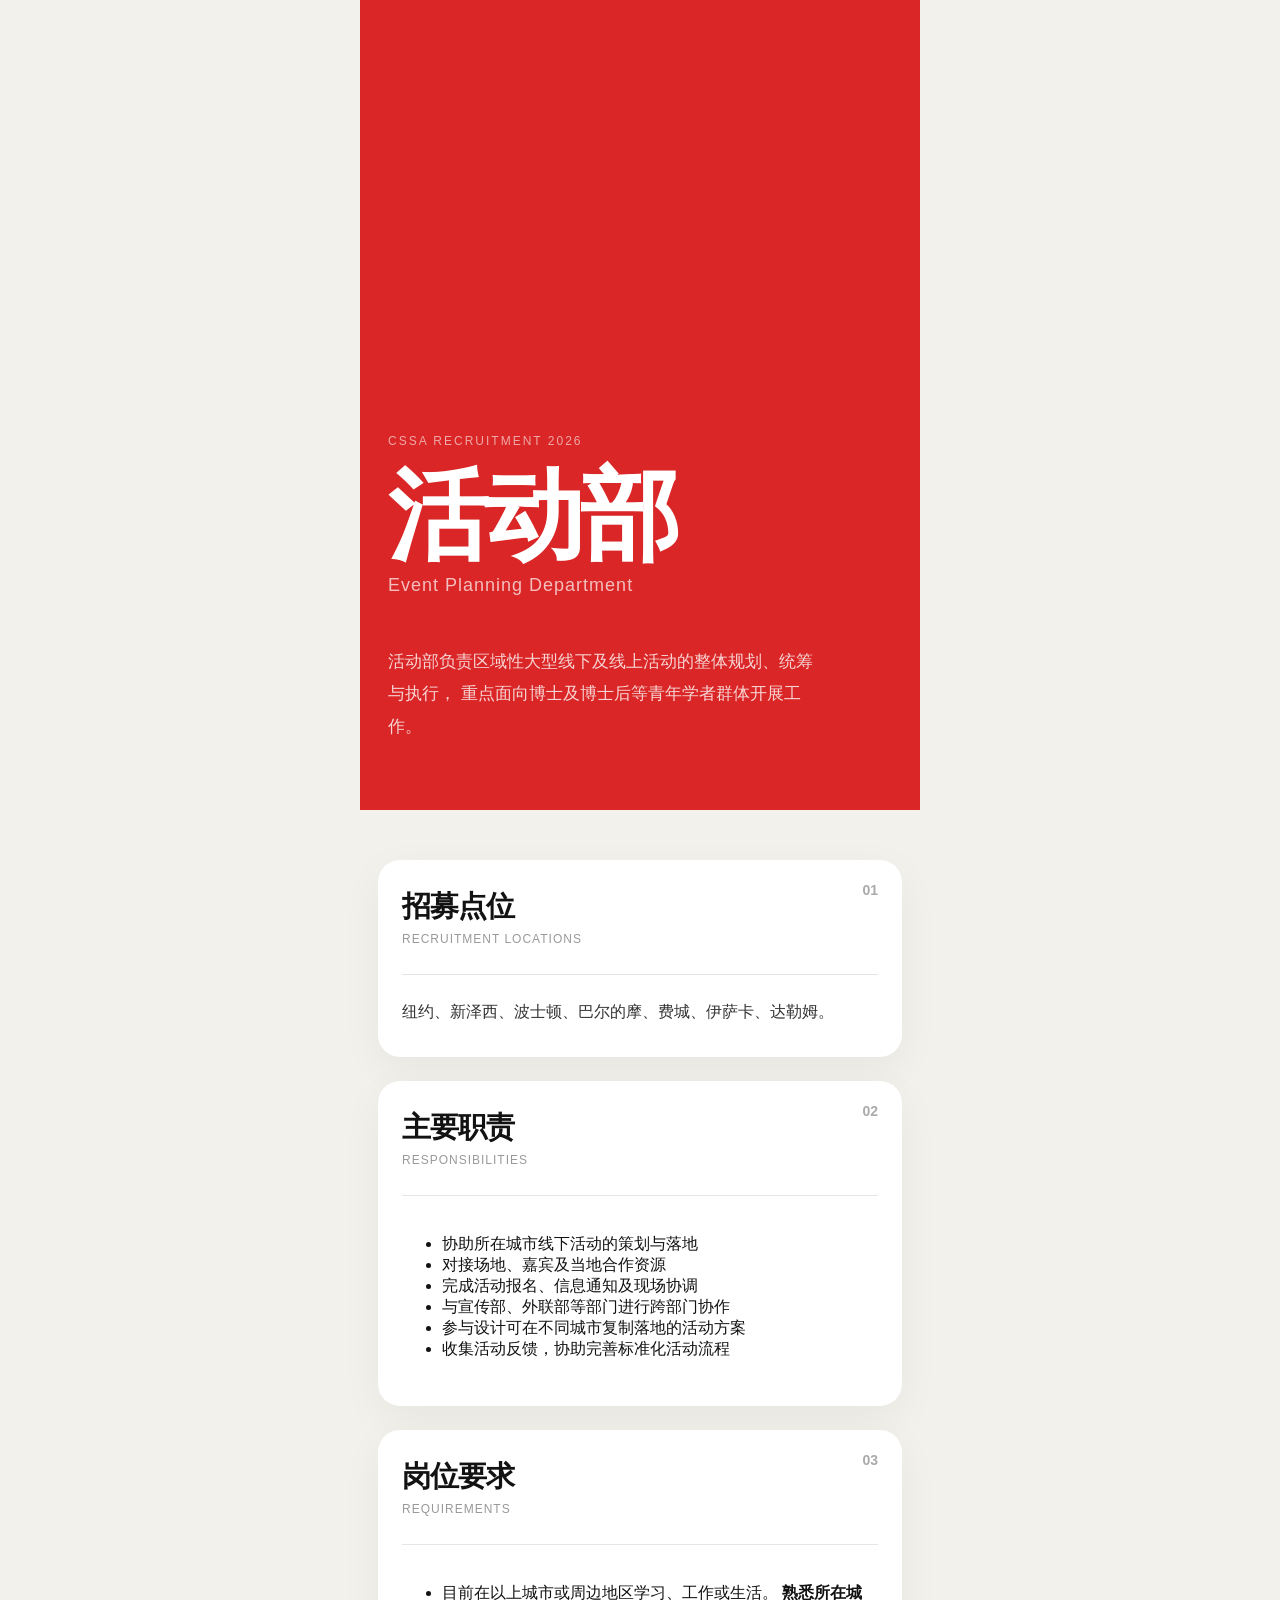
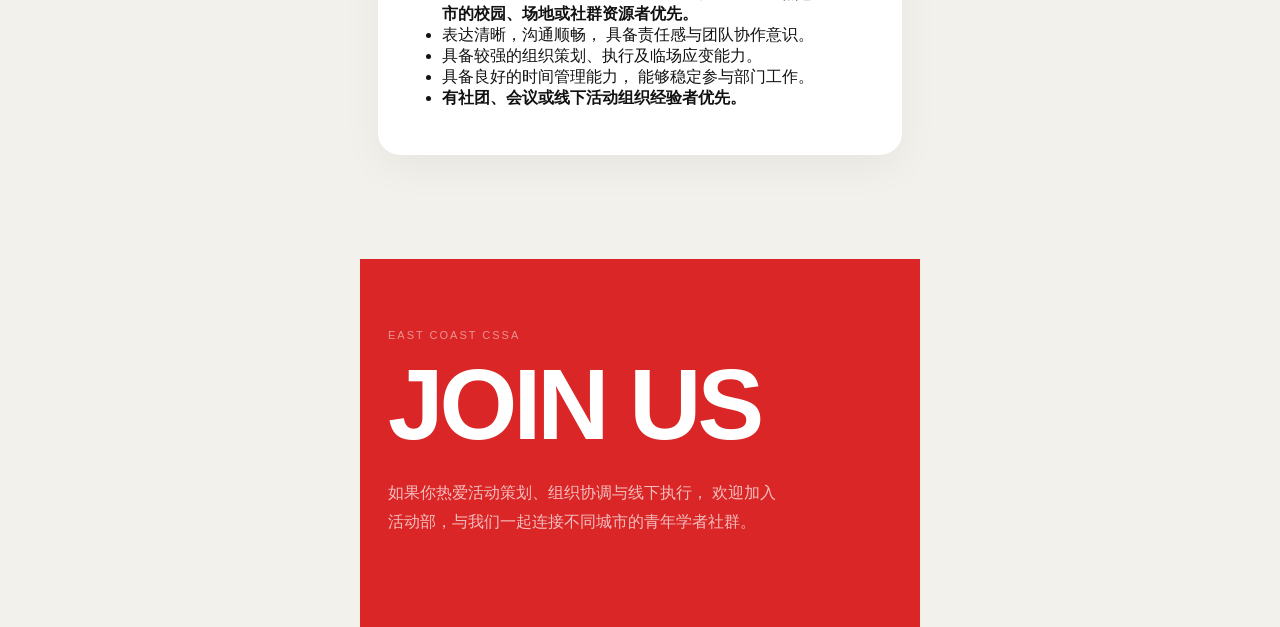
==== ep/index.html @ b9835933 "cssaea" ====
<!DOCTYPE html>
<html lang="zh-CN">
<head>
  <meta charset="UTF-8">
  <meta name="viewport" content="width=device-width, initial-scale=1.0">

  <title>活动部招新 | CSSA</title>

  <link rel="stylesheet" href="style.css">
</head>

<body>

  <main class="page">

    <!-- HERO -->
    <section class="hero">

      <p class="eyebrow">CSSA RECRUITMENT 2026</p>

      <h1>活动部</h1>

      <h2>Event Planning Department</h2>

      <p class="intro">
        活动部负责区域性大型线下及线上活动的整体规划、统筹与执行，
        重点面向博士及博士后等青年学者群体开展工作。
      </p>

    </section>


    <!-- CONTENT -->
    <section class="groups">


      <!-- 01 招募点位 -->
      <article class="card">

        <div class="card-number">01</div>

        <h3>招募点位</h3>

        <p class="english-title">
          Recruitment Locations
        </p>

        <div class="content-block">

          <p>
            纽约、新泽西、波士顿、巴尔的摩、费城、伊萨卡、达勒姆。
          </p>

        </div>

      </article>



      <!-- 02 主要职责 -->
      <article class="card">

        <div class="card-number">02</div>

        <h3>主要职责</h3>

        <p class="english-title">
          Responsibilities
        </p>


        <div class="content-block">

          <ul class="responsibility-list">

            <li>
              协助所在城市线下活动的策划与落地
            </li>

            <li>
              对接场地、嘉宾及当地合作资源
            </li>

            <li>
              完成活动报名、信息通知及现场协调
            </li>

            <li>
              与宣传部、外联部等部门进行跨部门协作
            </li>

            <li>
              参与设计可在不同城市复制落地的活动方案
            </li>

            <li>
              收集活动反馈，协助完善标准化活动流程
            </li>

          </ul>

        </div>

      </article>



      <!-- 03 岗位要求 -->
      <article class="card">

        <div class="card-number">03</div>

        <h3>岗位要求</h3>

        <p class="english-title">
          Requirements
        </p>


        <div class="content-block">

          <ul class="responsibility-list">

            <li>
              目前在以上城市或周边地区学习、工作或生活。
              <strong>
                熟悉所在城市的校园、场地或社群资源者优先。
              </strong>
            </li>

            <li>
              表达清晰，沟通顺畅，
              具备责任感与团队协作意识。
            </li>

            <li>
              具备较强的组织策划、执行及临场应变能力。
            </li>

            <li>
              具备良好的时间管理能力，
              能够稳定参与部门工作。
            </li>

            <li>
              <strong>
                有社团、会议或线下活动组织经验者优先。
              </strong>
            </li>

          </ul>

        </div>

      </article>


    </section>



    <!-- FOOTER -->
    <section class="footer">

      <p class="footer-small">
        EAST COAST CSSA
      </p>

      <h2>JOIN US</h2>

      <p>
        如果你热爱活动策划、组织协调与线下执行，
        欢迎加入活动部，与我们一起连接不同城市的青年学者社群。
      </p>

    </section>


  </main>

</body>
</html>
---- ep/style.css ----
* {
  box-sizing: border-box;
}

html {
  scroll-behavior: smooth;
}

body {
  margin: 0;
  font-family:
    -apple-system,
    BlinkMacSystemFont,
    "Helvetica Neue",
    Arial,
    "PingFang SC",
    "Hiragino Sans GB",
    "Microsoft YaHei",
    sans-serif;

  background: #f2f1ec;
  color: #121212;
}


/* 整体页面 */

.page {
  width: 100%;
  max-width: 560px;
  margin: 0 auto;
}


/* 顶部 */

.hero {
  min-height: 90vh;
  padding: 72px 28px 50px;

  display: flex;
  flex-direction: column;
  justify-content: flex-end;

  background: #da2626;
  color: white;
}

.eyebrow {
  margin: 0 0 20px;
  font-size: 12px;
  letter-spacing: 2px;
  opacity: 0.6;
}

.hero h1 {
  margin: 0;
  font-size: clamp(58px, 18vw, 100px);
  line-height: 0.95;
  font-weight: 800;
  letter-spacing: -4px;
}

.hero h2 {
  margin: 12px 0 0;
  font-size: 18px;
  font-weight: 400;
  letter-spacing: 1px;
  opacity: 0.7;
}

.intro {
  margin-top: 50px;
  max-width: 430px;

  font-size: 17px;
  line-height: 1.9;
  color: rgba(255,255,255,0.8);
}


/* 卡片区域 */

.groups {
  padding: 50px 18px;
}

.card {
  position: relative;

  margin-bottom: 24px;
  padding: 28px 24px 30px;

  background: white;
  border-radius: 22px;

  box-shadow:
    0 12px 40px rgba(0,0,0,0.05);
}


/* 编号 */

.card-number {
  position: absolute;
  top: 22px;
  right: 24px;

  font-size: 14px;
  font-weight: 600;
  color: #aaa;
}


/* 卡片标题 */

.card h3 {
  margin: 0;
  padding-right: 50px;

  font-size: 29px;
  line-height: 1.25;
  letter-spacing: -1px;
}

.english-title {
  margin: 8px 0 28px;

  font-size: 12px;
  letter-spacing: 1px;
  text-transform: uppercase;

  color: #999;
}


/* 小标题 */

.content-block {
  padding-top: 22px;
  margin-top: 22px;

  border-top: 1px solid #e5e5e5;
}

.content-block h4 {
  margin: 0 0 10px;

  font-size: 13px;
  letter-spacing: 1px;
  color: #666;
}

.content-block p {
  margin: 0;

  font-size: 16px;
  line-height: 1.85;

  color: #333;
}


/* 底部 */

.footer {
  margin-top: 30px;
  padding: 70px 28px 90px;

  background: #da2626;
  color: white;
}

.footer-small {
  margin: 0 0 18px;

  font-size: 11px;
  letter-spacing: 2px;

  opacity: 0.5;
}

.footer h2 {
  margin: 0 0 30px;

  font-size: clamp(60px, 18vw, 100px);
  line-height: 0.9;
  letter-spacing: -4px;
}

.footer > p:last-child {
  max-width: 390px;

  margin: 0;

  font-size: 16px;
  line-height: 1.8;

  color: rgba(255,255,255,0.7);
}


/* 手机优化 */

@media (max-width: 420px) {

  .hero {
    padding-left: 22px;
    padding-right: 22px;
  }

  .groups {
    padding-left: 12px;
    padding-right: 12px;
  }

  .card {
    padding: 25px 20px 28px;
  }

  .card h3 {
    font-size: 26px;
  }

  .content-block p {
    font-size: 15px;
  }

}
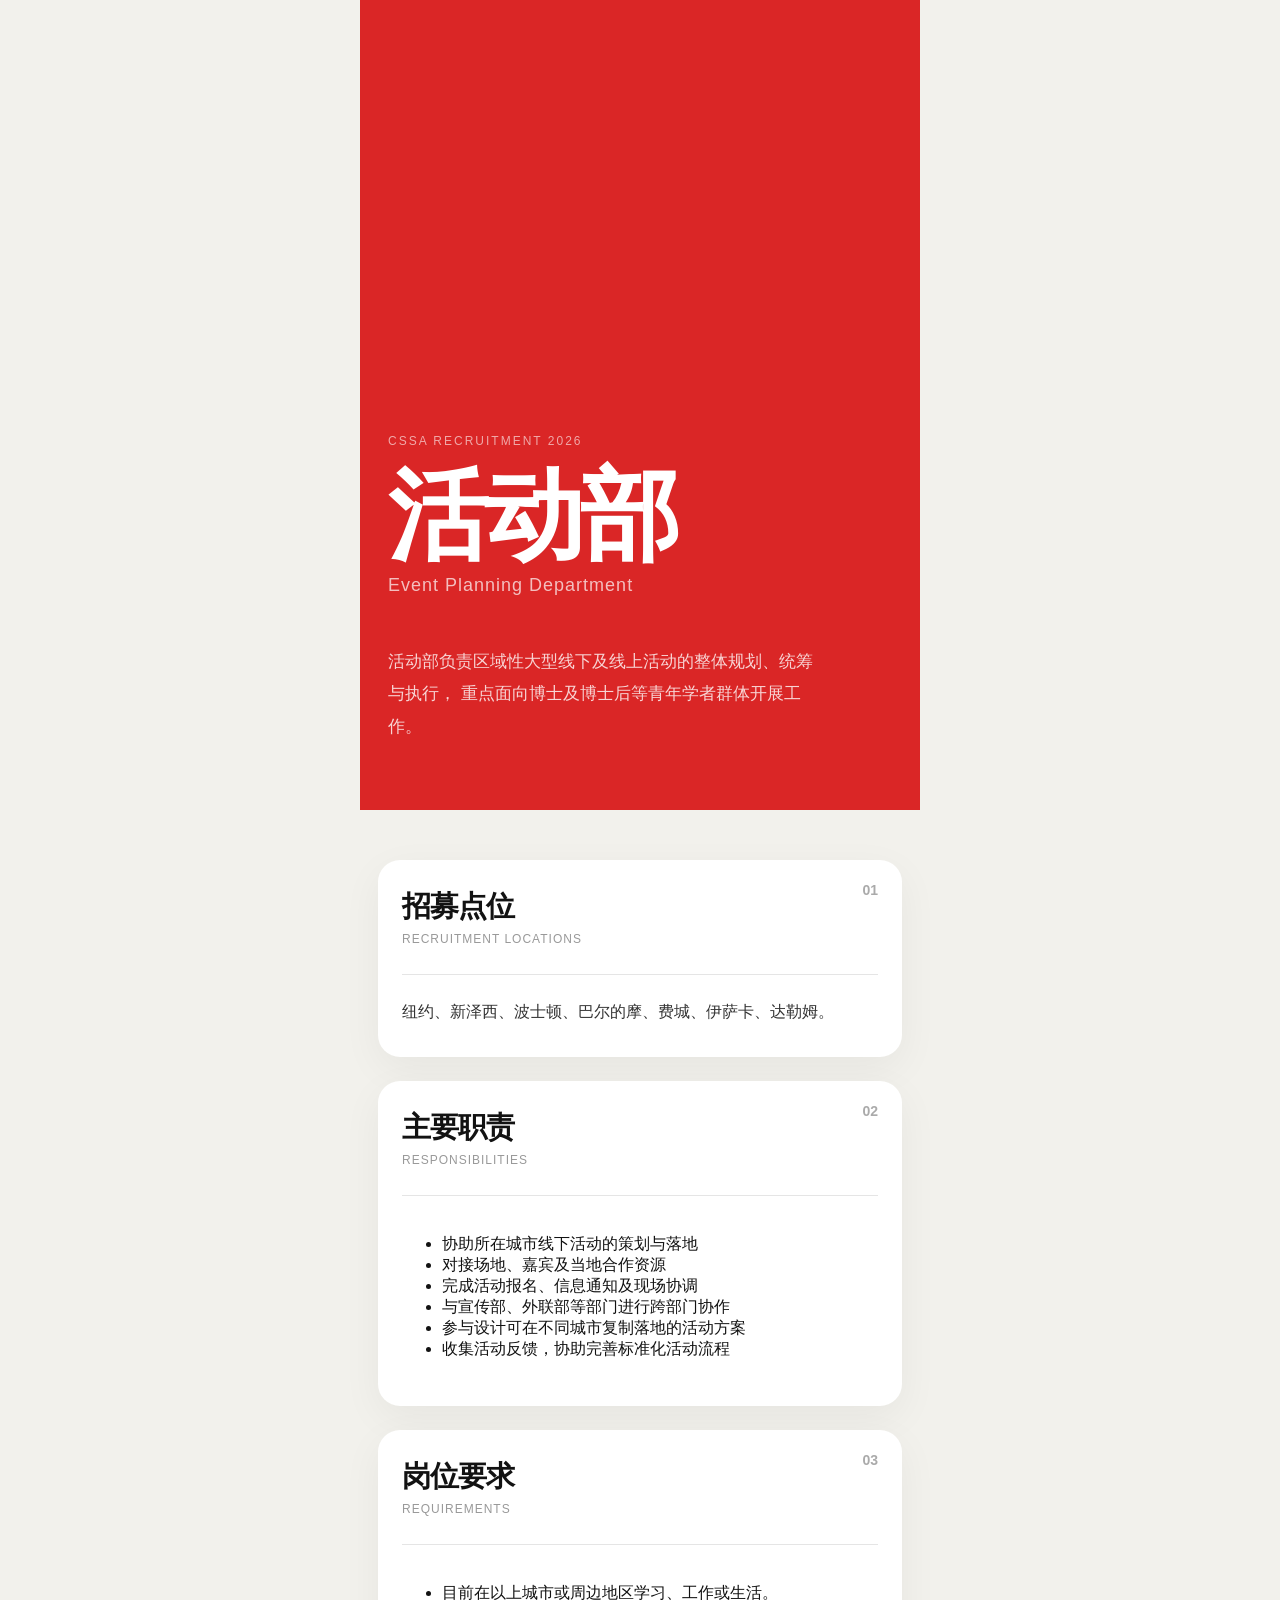
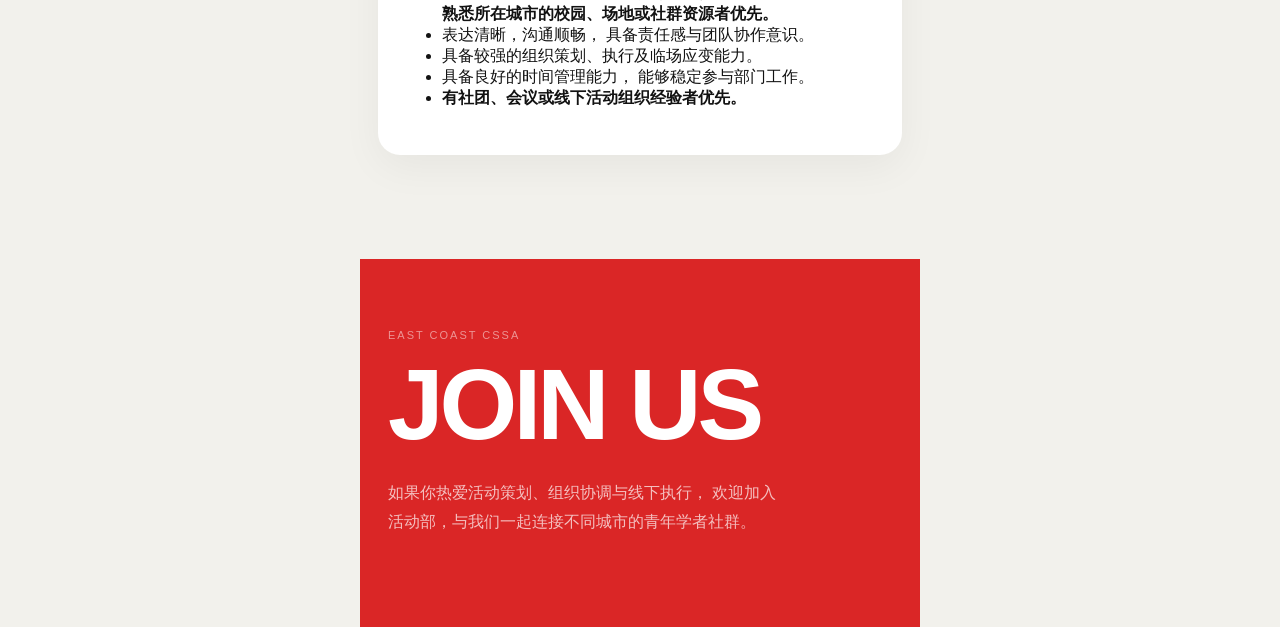
==== commit eb0c6325: "Update index.html" ====
--- a/ep/index.html
+++ b/ep/index.html
@@ -122,7 +122,7 @@
           <ul class="responsibility-list">
 
             <li>
-              目前在以上城市或周边地区学习、工作或生活。
+              目前在以上城市或周边地区学习、工作或生活。<br>
               <strong>
                 熟悉所在城市的校园、场地或社群资源者优先。
               </strong>
